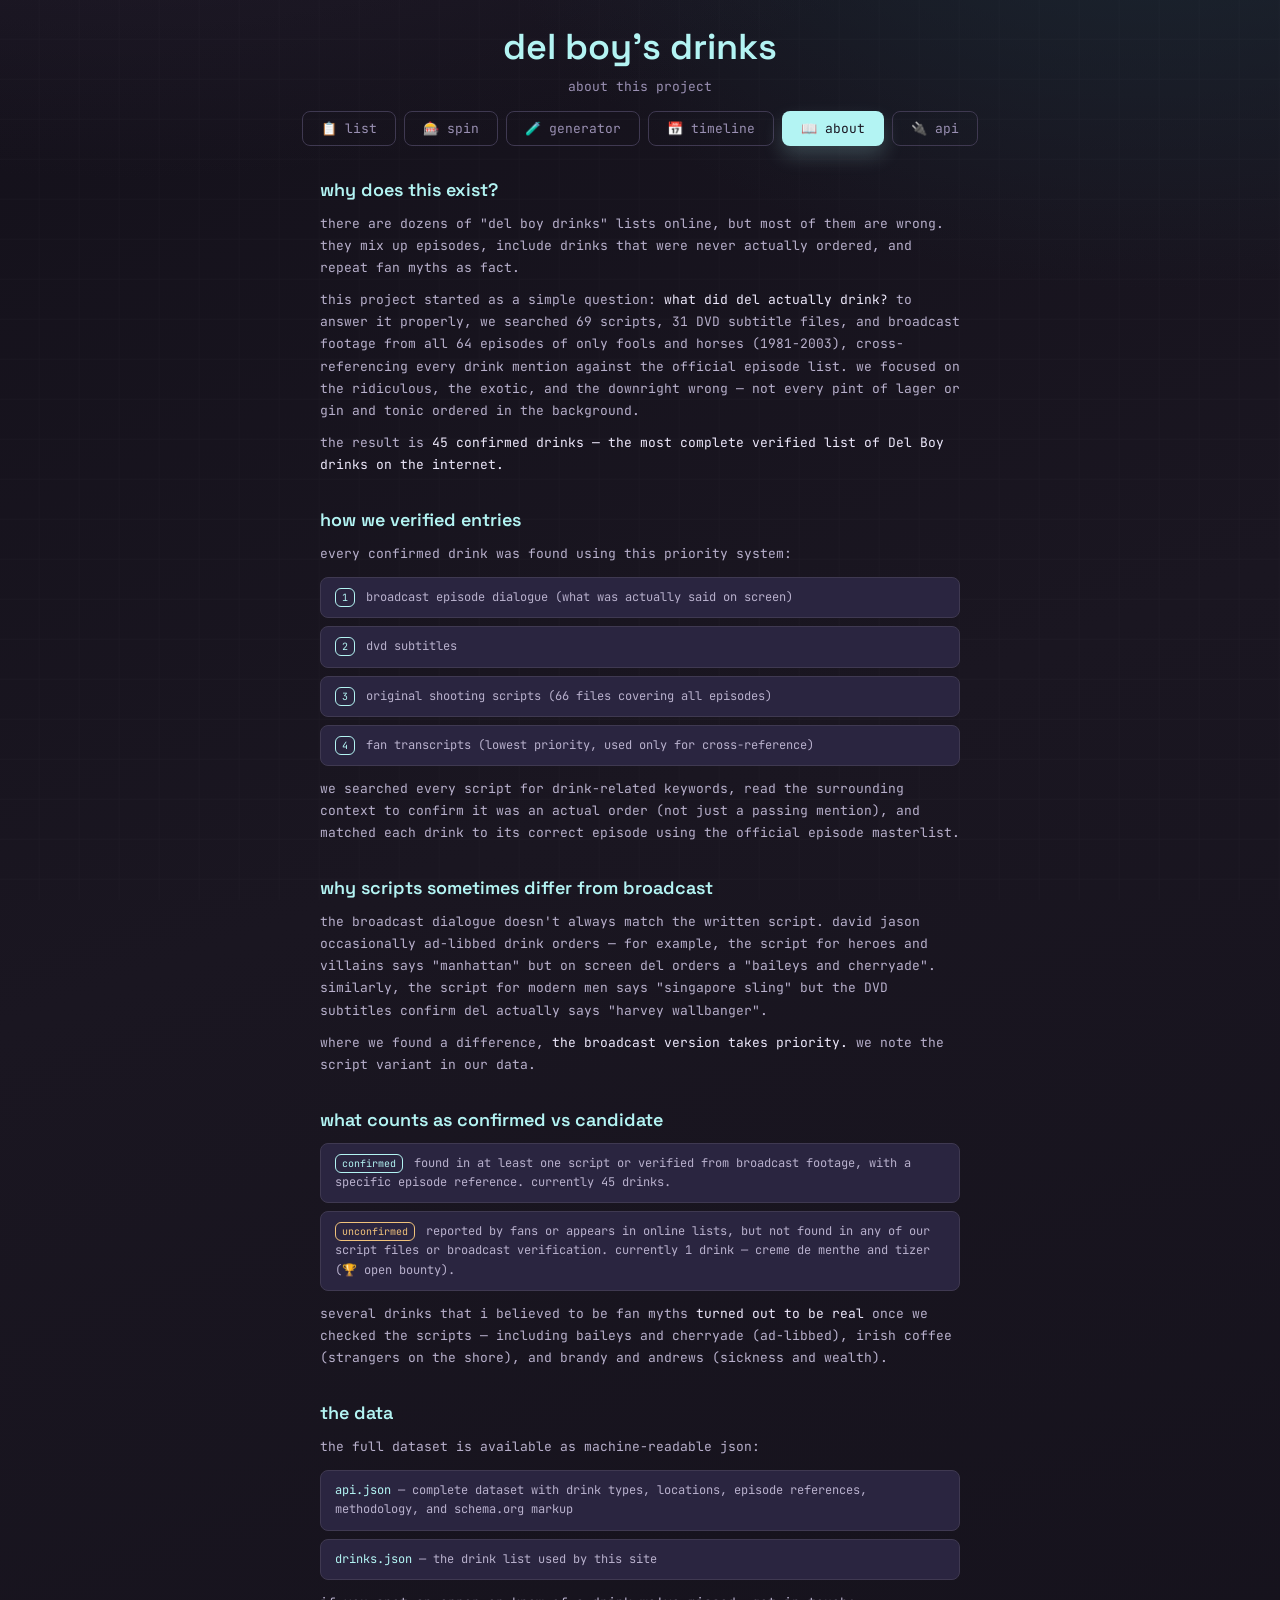
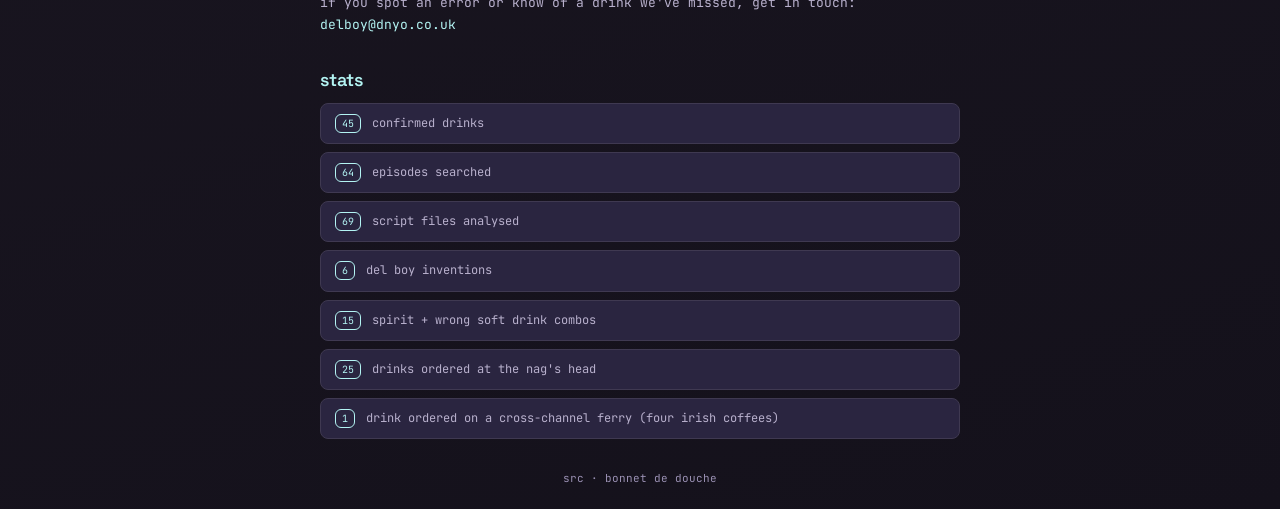
==== about.html @ ecb414c4 "SEO: breadcrumb schema on all pages, source badges on drinks - BreadcrumbList JSON-LD on all 5 pages" ====
<!DOCTYPE html>
<html lang="en">
<head>
  <meta charset="UTF-8">
  <meta name="viewport" content="width=device-width, initial-scale=1.0">
  <meta name="description" content="The definitive list of every ridiculous drink Del Boy ordered in Only Fools and Horses. 45 confirmed drinks verified against scripts and DVD subtitles.">
  <meta property="og:title" content="Del Boy's Drinks - Every Cocktail from Only Fools and Horses">
  <meta property="og:description" content="45 confirmed drinks verified against 69 scripts and 31 DVD subtitle files. Caribbean Stallion, Tia Maria and Lucozade, and more.">
  <meta property="og:url" content="https://dnyo.co.uk/delboy/">
  <meta property="og:type" content="website">
  <meta name="theme-color" content="#1a1621">
  <link rel="canonical" href="https://dnyo.co.uk/delboy/about.html">
  <title>del boy's drinks - about</title>
  <link rel="icon" href="data:image/svg+xml;utf8,<svg xmlns='http://www.w3.org/2000/svg' width='256' height='256' viewBox='0 0 256 256'><rect width='256' height='256' fill='%231a1621'/><text x='128' y='155' text-anchor='middle' font-family='JetBrains%20Mono,monospace' font-size='96' font-weight='600' fill='%23b3f4f3'>🍸</text></svg>">
  <link rel="preconnect" href="https://fonts.googleapis.com">
  <link rel="preconnect" href="https://fonts.gstatic.com" crossorigin>
  <link href="https://fonts.googleapis.com/css2?family=JetBrains+Mono:wght@400;600&family=Space+Grotesk:wght@400;600&display=swap" rel="stylesheet">
  <link rel="stylesheet" href="style.css">
<script type="application/ld+json">
{"@context":"https://schema.org","@type":"BreadcrumbList","itemListElement":[
{"@type":"ListItem","position":1,"name":"Del Boy Drinks","item":"https://dnyo.co.uk/delboy/"},
{"@type":"ListItem","position":2,"name":"About","item":"https://dnyo.co.uk/delboy/about.html"}
]}</script>
</head>
<body>
  <div class="shell">
    <header class="hero">
      <h1>del boy's drinks</h1>
      <p class="subtitle">about this project</p>
            <nav class="nav-tabs">
        <a href="index.html" class="nav-btn">📋 list</a>
        <a href="wheel.html" class="nav-btn">🎰 spin</a>
        <a href="generator.html" class="nav-btn">🧪 generator</a>
        <a href="timeline.html" class="nav-btn">📅 timeline</a>
        <a href="about.html" class="nav-btn active">📖 about</a>
        <a href="api.json" class="nav-btn">🔌 api</a>
      </nav>
    </header>

    <div class="about-content">
      <div class="about-section">
        <div class="about-heading">why does this exist?</div>
        <p>there are dozens of "del boy drinks" lists online, but most of them are wrong. they mix up episodes, include drinks that were never actually ordered, and repeat fan myths as fact.</p>
        <p>this project started as a simple question: <em>what did del actually drink?</em> to answer it properly, we searched 69 scripts, 31 DVD subtitle files, and broadcast footage from all 64 episodes of only fools and horses (1981-2003), cross-referencing every drink mention against the official episode list. we focused on the ridiculous, the exotic, and the downright wrong — not every pint of lager or gin and tonic ordered in the background.</p>
        <p>the result is <em>45 confirmed drinks — the most complete verified list of Del Boy drinks on the internet.</em></p>
      </div>

      <div class="about-section">
        <div class="about-heading">how we verified entries</div>
        <p>every confirmed drink was found using this priority system:</p>
        <div class="about-list">
          <div class="about-list-item"><span class="badge season">1</span> broadcast episode dialogue (what was actually said on screen)</div>
          <div class="about-list-item"><span class="badge season">2</span> dvd subtitles</div>
          <div class="about-list-item"><span class="badge season">3</span> original shooting scripts (66 files covering all episodes)</div>
          <div class="about-list-item"><span class="badge season">4</span> fan transcripts (lowest priority, used only for cross-reference)</div>
        </div>
        <p>we searched every script for drink-related keywords, read the surrounding context to confirm it was an actual order (not just a passing mention), and matched each drink to its correct episode using the official episode masterlist.</p>
      </div>

      <div class="about-section">
        <div class="about-heading">why scripts sometimes differ from broadcast</div>
        <p>the broadcast dialogue doesn't always match the written script. david jason occasionally ad-libbed drink orders — for example, the script for heroes and villains says "manhattan" but on screen del orders a "baileys and cherryade". similarly, the script for modern men says "singapore sling" but the DVD subtitles confirm del actually says "harvey wallbanger".</p>
        <p>where we found a difference, <em>the broadcast version takes priority.</em> we note the script variant in our data.</p>
      </div>

      <div class="about-section">
        <div class="about-heading">what counts as confirmed vs candidate</div>
        <div class="about-list">
          <div class="about-list-item"><span class="badge season">confirmed</span> found in at least one script or verified from broadcast footage, with a specific episode reference. currently 45 drinks.</div>
          <div class="about-list-item"><span class="badge unconfirmed">unconfirmed</span> reported by fans or appears in online lists, but not found in any of our script files or broadcast verification. currently 1 drink — creme de menthe and tizer (🏆 open bounty).</div>
        </div>
        <p>several drinks that i believed to be fan myths <em>turned out to be real</em> once we checked the scripts — including baileys and cherryade (ad-libbed), irish coffee (strangers on the shore), and brandy and andrews (sickness and wealth).</p>
      </div>

      <div class="about-section">
        <div class="about-heading">the data</div>
        <p>the full dataset is available as machine-readable json:</p>
        <div class="about-list">
          <div class="about-list-item"><a href="api.json" class="about-link">api.json</a> — complete dataset with drink types, locations, episode references, methodology, and schema.org markup</div>
          <div class="about-list-item"><a href="drinks.json" class="about-link">drinks.json</a> — the drink list used by this site</div>
        </div>
        <p>if you spot an error or know of a drink we've missed, get in touch: <a href="mailto:delboy@dnyo.co.uk" class="about-link">delboy@dnyo.co.uk</a></p>
      </div>

      <div class="about-section">
        <div class="about-heading">stats</div>
        <div class="about-list">
          <div class="about-list-item"><span class="badge season">45</span> confirmed drinks</div>
          <div class="about-list-item"><span class="badge season">64</span> episodes searched</div>
          <div class="about-list-item"><span class="badge season">69</span> script files analysed</div>
          <div class="about-list-item"><span class="badge season">6</span> del boy inventions</div>
          <div class="about-list-item"><span class="badge season">15</span> spirit + wrong soft drink combos</div>
          <div class="about-list-item"><span class="badge season">25</span> drinks ordered at the nag's head</div>
          <div class="about-list-item"><span class="badge season">1</span> drink ordered on a cross-channel ferry (four irish coffees)</div>
        </div>
      </div>
    </div>

    <footer class="footer">
      <a href="https://github.com/deanyo/delboy" target="_blank">src</a> · bonnet de douche
    </footer>
  </div>
<!-- Cloudflare Web Analytics --><script defer src='https://static.cloudflareinsights.com/beacon.min.js' data-cf-beacon='{"token": "0f776adfddff4d4aa70d19993c72329b"}'></script><!-- End Cloudflare Web Analytics -->
</body>
</html>
---- style.css ----
:root {
  --bg-0: #14111b;
  --bg-1: #1a1621;
  --bg-2: #231f32;
  --bg-3: #2a2540;
  --ink: #eee9fc;
  --muted: #9a90b3;
  --line: #3f3951;
  --accent: #b3f4f3;
  --accent-2: #e192ef;
  --accent-3: #b1f2a7;
  --warn: #f0c27b;
  --danger: #e965a5;
  --shadow: rgba(0, 0, 0, 0.35);
}

* { margin: 0; padding: 0; box-sizing: border-box; }

body {
  font-family: "JetBrains Mono", "SF Mono", Consolas, monospace;
  background: radial-gradient(1000px 600px at 10% -20%, #2b2436, transparent),
    radial-gradient(700px 500px at 90% -10%, #1c2a35, transparent),
    linear-gradient(160deg, var(--bg-0), var(--bg-1) 40%, var(--bg-0));
  color: var(--ink);
  min-height: 100vh;
  padding: 24px;
}

body::before {
  content: "";
  position: fixed;
  inset: 0;
  background-image:
    linear-gradient(transparent 95%, rgba(255, 255, 255, 0.03)),
    linear-gradient(90deg, transparent 95%, rgba(255, 255, 255, 0.02));
  background-size: 40px 40px;
  pointer-events: none;
  opacity: 0.4;
  mix-blend-mode: screen;
}

.shell { max-width: 1080px; margin: 0 auto; position: relative; z-index: 1; }

.hero { text-align: center; margin-bottom: 32px; }

.hero h1 {
  font-family: "Space Grotesk", "JetBrains Mono", sans-serif;
  font-size: 36px; font-weight: 600; color: var(--accent);
  text-transform: lowercase; margin-bottom: 8px;
}

.subtitle {
  font-size: 13px; color: var(--muted);
  text-transform: lowercase; margin-bottom: 16px;
}

.nav-tabs {
  display: flex; gap: 8px; justify-content: center; margin-bottom: 16px;
  flex-wrap: wrap; padding: 0 8px;
}

.nav-btn {
  background: transparent; border: 1px solid var(--line);
  color: var(--muted); padding: 8px 18px; border-radius: 8px;
  font-size: 13px; font-family: inherit; cursor: pointer;
  text-transform: lowercase; text-decoration: none; transition: all 0.15s;
}

.nav-btn:hover { border-color: var(--accent); color: var(--accent); }

.nav-btn.active {
  background: var(--accent); color: var(--bg-1);
  border-color: transparent; box-shadow: 0 10px 20px rgba(179, 244, 243, 0.2);
}

.hero-tag {
  display: inline-flex; align-items: center; gap: 8px;
  padding: 6px 12px; border-radius: 999px; border: 1px solid var(--line);
  color: var(--accent-3); font-size: 11px; text-transform: lowercase;
  background: rgba(34, 31, 50, 0.6);
}

.hero-tag .dot {
  width: 6px; height: 6px; border-radius: 50%;
  background: currentColor; box-shadow: 0 0 12px currentColor;
  animation: pulse 2s infinite;
}

@keyframes pulse { 0%, 100% { opacity: 1; } 50% { opacity: 0.7; } }

/* Wheel */
.wheel-container {
  display: flex; flex-direction: column; align-items: center;
  gap: 20px; margin-bottom: 32px; position: relative;
}

.wheel-pointer {
  font-size: 32px; color: var(--accent); z-index: 2;
  filter: drop-shadow(0 0 8px rgba(179, 244, 243, 0.5));
  line-height: 1; margin-bottom: -12px;
}

#wheel { max-width: 100%; height: auto; }

.spin-button {
  background: var(--accent); color: var(--bg-1); border: none;
  padding: 14px 32px; border-radius: 12px; font-size: 16px;
  font-family: "Space Grotesk", sans-serif; font-weight: 600;
  cursor: pointer; text-transform: lowercase;
  box-shadow: 0 10px 30px rgba(179, 244, 243, 0.3);
  transition: all 0.15s;
}

.spin-button:hover { transform: translateY(-2px); box-shadow: 0 14px 40px rgba(179, 244, 243, 0.4); }
.spin-button:disabled { opacity: 0.5; cursor: not-allowed; transform: none; }

.result {
  position: absolute; top: 50%; left: 50%; transform: translate(-50%, -50%);
  z-index: 10; width: 85%; max-width: 380px;
  text-align: center; padding: 28px; border-radius: 16px;
  background: rgba(26, 22, 33, 0.95); border: 1px solid var(--accent);
  box-shadow: 0 0 60px rgba(179, 244, 243, 0.2);
  backdrop-filter: blur(8px); animation: fadeIn 0.3s ease;
}

.result.hidden { display: none; }

.result-drink {
  font-family: "Space Grotesk", sans-serif;
  font-size: 28px; font-weight: 600; color: var(--accent);
  text-transform: lowercase; margin-bottom: 8px;
}

.result-meta {
  display: flex; gap: 8px; justify-content: center;
  flex-wrap: wrap; margin-bottom: 12px;
}

.result-notes { font-size: 13px; color: var(--muted); line-height: 1.6; margin-bottom: 8px; }

.result-quote {
  font-size: 11px; color: var(--accent-2);
  font-style: italic; margin-top: 8px;
}

/* List page */
.filters {
  display: flex; flex-direction: column; gap: 10px; align-items: center;
  margin-bottom: 24px;
}

.filter-btns { display: flex; gap: 8px; flex-wrap: wrap; justify-content: center; }

.search-input {
  background: var(--bg-2); border: 1px solid var(--line); color: var(--ink);
  padding: 10px 16px; border-radius: 8px; font-size: 13px; font-family: inherit;
  width: 100%; max-width: 400px; text-transform: lowercase;
  transition: border-color 0.15s; outline: none;
}

.search-input:focus { border-color: var(--accent); }
.search-input::placeholder { color: var(--muted); }

.filter-btn {
  background: transparent; border: 1px solid var(--line);
  color: var(--muted); padding: 8px 14px; border-radius: 8px;
  font-size: 12px; font-family: inherit; cursor: pointer;
  text-transform: lowercase; transition: all 0.15s;
}

.filter-btn:hover { border-color: var(--accent); color: var(--accent); }

.filter-btn.active {
  background: var(--accent); color: var(--bg-1);
  border-color: transparent; box-shadow: 0 10px 20px rgba(179, 244, 243, 0.2);
}

#drinks-grid {
  display: grid; grid-template-columns: repeat(auto-fill, minmax(320px, 1fr));
  gap: 18px; margin-bottom: 32px; align-items: start;
}

.drink-card {
  background: var(--bg-2); border: 1px solid var(--line);
  border-radius: 12px; padding: 18px;
  box-shadow: 0 10px 30px var(--shadow);
  animation: rise 0.6s ease both; transition: border-color 0.15s, transform 0.15s;
}

.drink-card:hover { border-color: var(--accent); transform: translateY(-2px); }

@keyframes rise { from { opacity: 0; transform: translateY(10px); } to { opacity: 1; transform: translateY(0); } }

@keyframes fadeIn { from { opacity: 0; } to { opacity: 1; } }

.drink-name {
  font-size: 16px; font-weight: 600; color: var(--accent);
  margin-bottom: 8px; text-transform: lowercase;
}

.drink-meta { display: flex; gap: 6px; margin-bottom: 12px; flex-wrap: wrap; }

.badge {
  padding: 2px 6px; border-radius: 6px; border: 1px solid var(--line);
  font-size: 10px; color: var(--muted); text-transform: lowercase;
}

.badge.season { color: var(--accent-2); border-color: var(--accent-2); }

.badge.unconfirmed { color: var(--warn); border-color: var(--warn); }

.badge.source-badge { color: var(--danger); border-color: var(--danger); }

.drink-card.community { opacity: 0.7; border-style: dashed; }
.drink-card.community:hover { opacity: 1; }

.drink-notes { font-size: 12px; color: #b8b0cc; line-height: 1.5; }

.drink-recipe { margin-top: 10px; padding-top: 10px; border-top: 1px solid var(--line); }
.drink-recipe.hidden { display: none; }
.recipe-title { font-size: 11px; color: var(--accent); text-transform: lowercase; margin-bottom: 6px; font-weight: 600; }
.recipe-step { font-size: 11px; color: var(--muted); padding: 2px 0; }
.recipe-step::before { content: '• '; color: var(--accent); }

.footer { margin-top: 24px; text-align: center; font-size: 11px; color: var(--muted); }
.footer a { color: var(--muted); text-decoration: none; transition: color 0.15s; }
.footer a:hover { color: var(--accent); }

/* About */
.about-content { max-width: 640px; margin: 0 auto; }

.about-section { margin-bottom: 32px; }

.about-heading {
  font-family: "Space Grotesk", sans-serif;
  font-size: 18px; font-weight: 600; color: var(--accent);
  text-transform: lowercase; margin-bottom: 12px;
}

.about-content p {
  font-size: 13px; color: #b8b0cc; line-height: 1.7; margin-bottom: 10px;
}

.about-content em { color: var(--ink); font-style: normal; }

.about-list { display: flex; flex-direction: column; gap: 8px; margin: 12px 0; }

.about-list-item {
  font-size: 12px; color: #b8b0cc; line-height: 1.6;
  padding: 10px 14px; border-radius: 8px; border: 1px solid var(--line);
  background: var(--bg-3);
}

.about-list-item .badge {
  color: var(--accent); border-color: var(--accent); margin-right: 4px;
}

.about-list-item .badge.unconfirmed {
  color: var(--warn); border-color: var(--warn);
}

.about-link { color: var(--accent); text-decoration: none; }
.about-link:hover { text-decoration: underline; }

/* Timeline */
#timeline { max-width: 640px; margin: 0 auto; position: relative; padding-left: 40px; }
#timeline::before {
  content: ''; position: absolute; left: 18px; top: 0; bottom: 0;
  width: 2px; background: var(--line);
}

.tl-year { position: relative; margin-bottom: 28px; }

.tl-marker {
  position: absolute; left: -30px; top: 4px;
  width: 12px; height: 12px; border-radius: 50%;
  border: 2px solid var(--accent); background: var(--accent);
  box-shadow: 0 0 8px rgba(179, 244, 243, 0.3);
}

.tl-label {
  font-family: "Space Grotesk", sans-serif;
  font-size: 18px; font-weight: 600; color: var(--ink); margin-bottom: 8px;
}

.tl-drinks { display: flex; flex-direction: column; gap: 6px; }

.tl-drink {
  padding: 8px 12px; border-radius: 8px; border: 1px solid var(--line);
  background: var(--bg-2); display: flex; justify-content: space-between;
  align-items: center; gap: 8px; text-decoration: none; transition: border-color 0.15s;
}

.tl-drink:hover { border-color: var(--accent); }

.tl-name { font-size: 13px; color: var(--accent); font-weight: 600; text-transform: lowercase; }
.tl-ep { font-size: 11px; color: var(--muted); text-align: right; }

/* Generator */
.generator-container {
  display: flex; flex-direction: column; align-items: center; gap: 24px; margin-bottom: 32px;
}

.gen-card {
  text-align: center; padding: 32px; border-radius: 16px;
  background: var(--bg-2); border: 1px solid var(--line);
  box-shadow: 0 10px 30px var(--shadow); width: 100%; max-width: 520px;
  transition: border-color 0.3s, box-shadow 0.3s;
}

.gen-card.gen-active { border-color: var(--accent); box-shadow: 0 0 40px rgba(179, 244, 243, 0.15); }

.gen-drink {
  font-family: "Space Grotesk", sans-serif;
  font-size: 26px; font-weight: 600; color: var(--accent);
  text-transform: lowercase; margin-bottom: 12px; line-height: 1.3;
}

.gen-desc { font-size: 13px; color: var(--muted); line-height: 1.6; margin-bottom: 12px; }

.gen-quote { font-size: 12px; color: var(--accent-2); font-style: italic; }

.gen-history { max-width: 520px; margin: 0 auto; text-align: center; }

.gen-history-title {
  font-size: 11px; color: var(--muted); text-transform: lowercase;
  margin-bottom: 8px; text-align: center;
}

.gen-history-item {
  padding: 8px 14px; border-radius: 8px; border: 1px solid var(--line);
  font-size: 12px; color: var(--muted); margin-bottom: 6px;
  text-transform: lowercase; background: var(--bg-2);
}

@media (max-width: 640px) {
  body { padding: 16px; }
  .hero h1 { font-size: 28px; }
  #drinks-grid { grid-template-columns: 1fr; }
  #wheel { width: 300px; height: 300px; }
  .result-drink { font-size: 22px; }
}
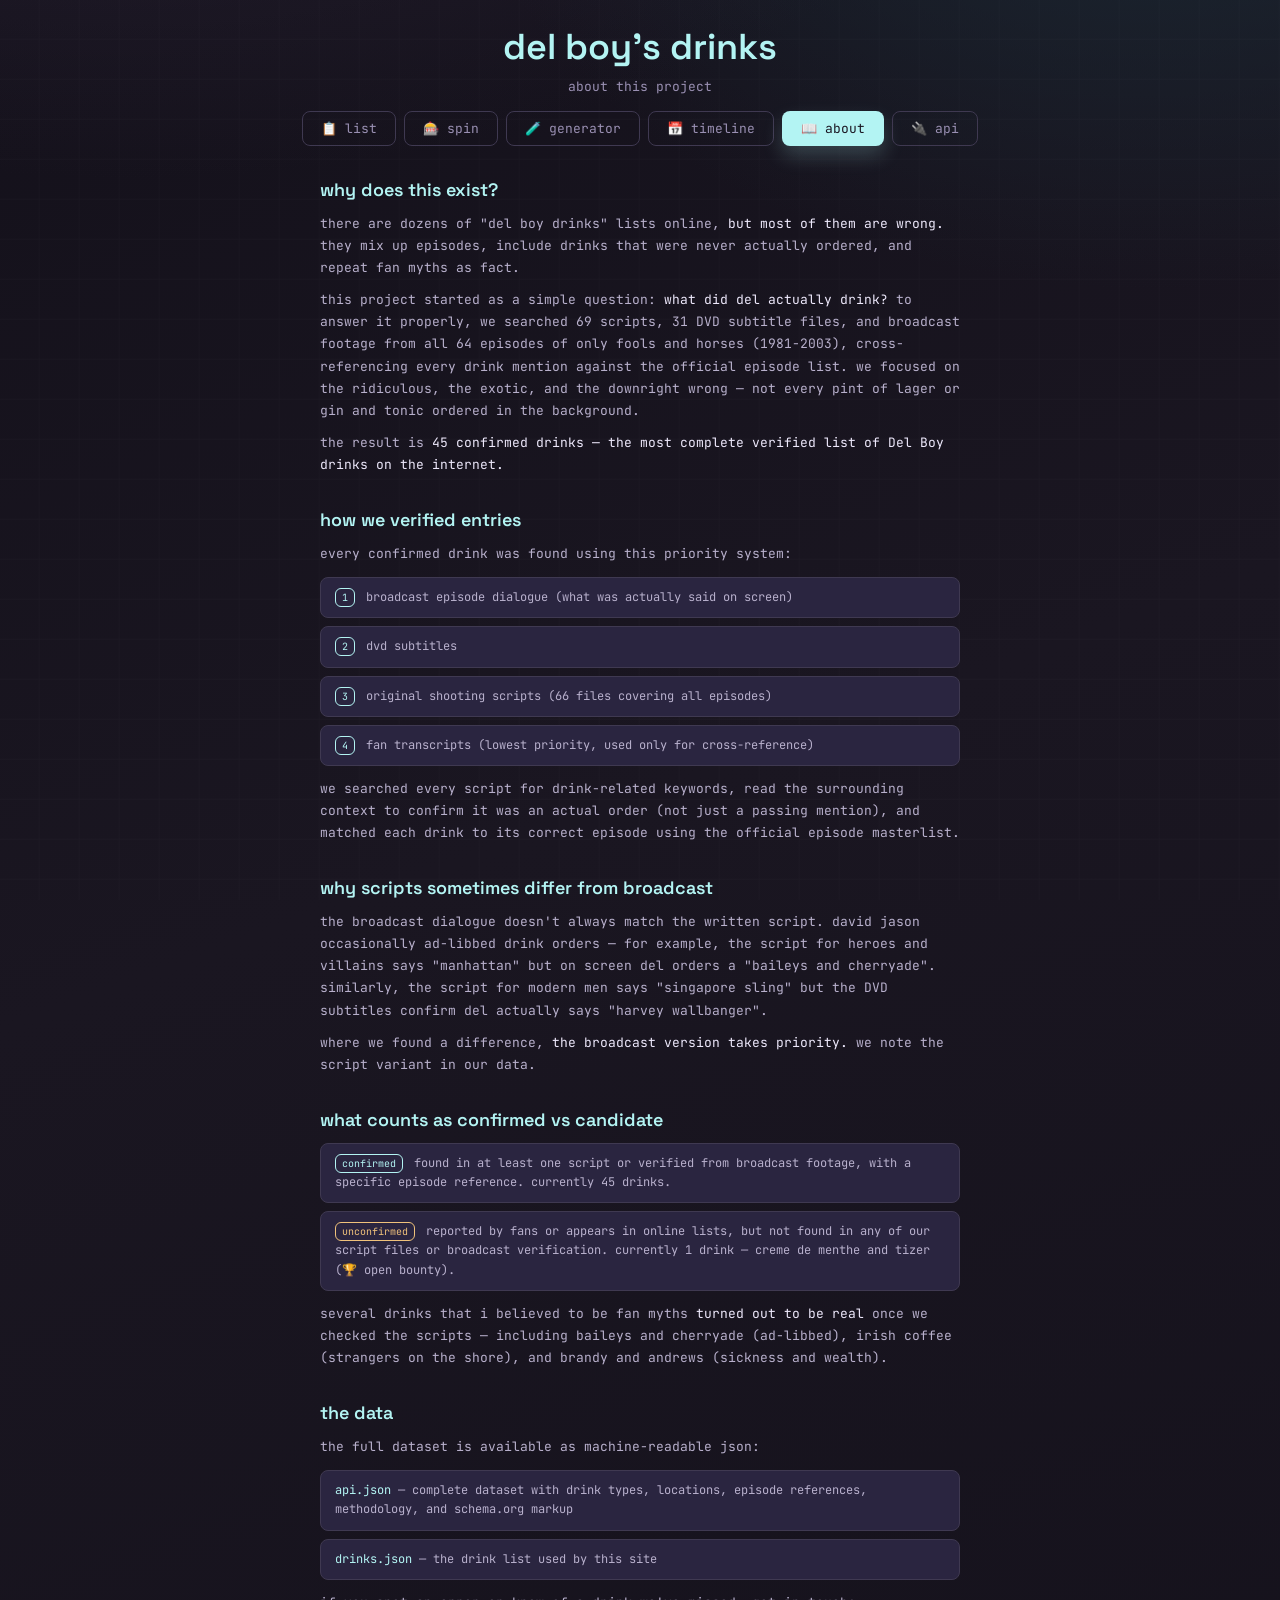
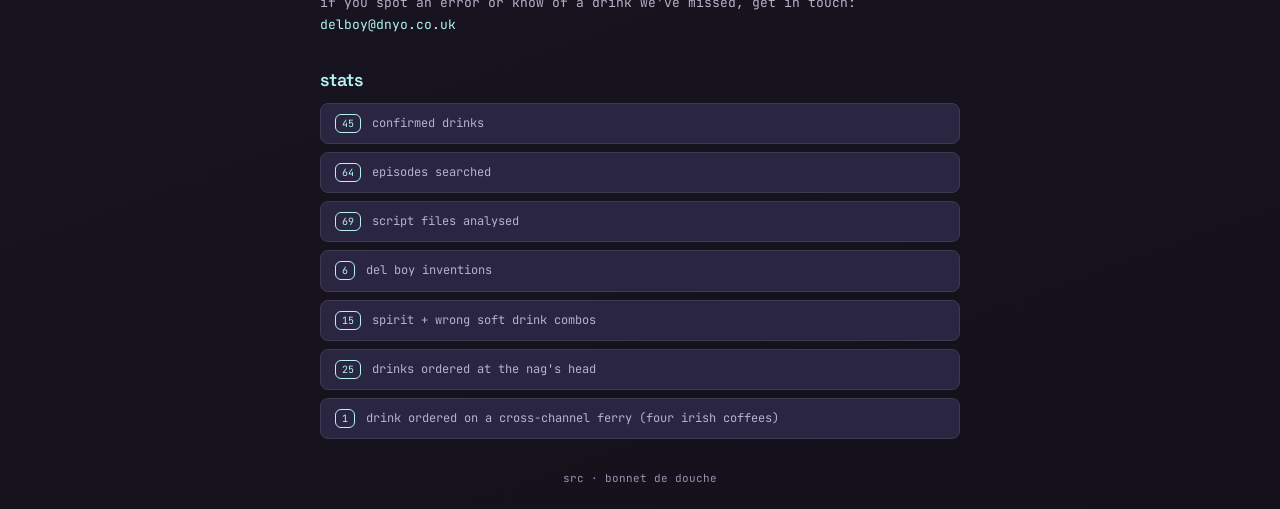
==== commit e6866801: "Emphasise 'but most of them are wrong' on about page" ====
--- a/about.html
+++ b/about.html
@@ -40,7 +40,7 @@
     <div class="about-content">
       <div class="about-section">
         <div class="about-heading">why does this exist?</div>
-        <p>there are dozens of "del boy drinks" lists online, but most of them are wrong. they mix up episodes, include drinks that were never actually ordered, and repeat fan myths as fact.</p>
+        <p>there are dozens of "del boy drinks" lists online, <em>but most of them are wrong.</em> they mix up episodes, include drinks that were never actually ordered, and repeat fan myths as fact.</p>
         <p>this project started as a simple question: <em>what did del actually drink?</em> to answer it properly, we searched 69 scripts, 31 DVD subtitle files, and broadcast footage from all 64 episodes of only fools and horses (1981-2003), cross-referencing every drink mention against the official episode list. we focused on the ridiculous, the exotic, and the downright wrong — not every pint of lager or gin and tonic ordered in the background.</p>
         <p>the result is <em>45 confirmed drinks — the most complete verified list of Del Boy drinks on the internet.</em></p>
       </div>
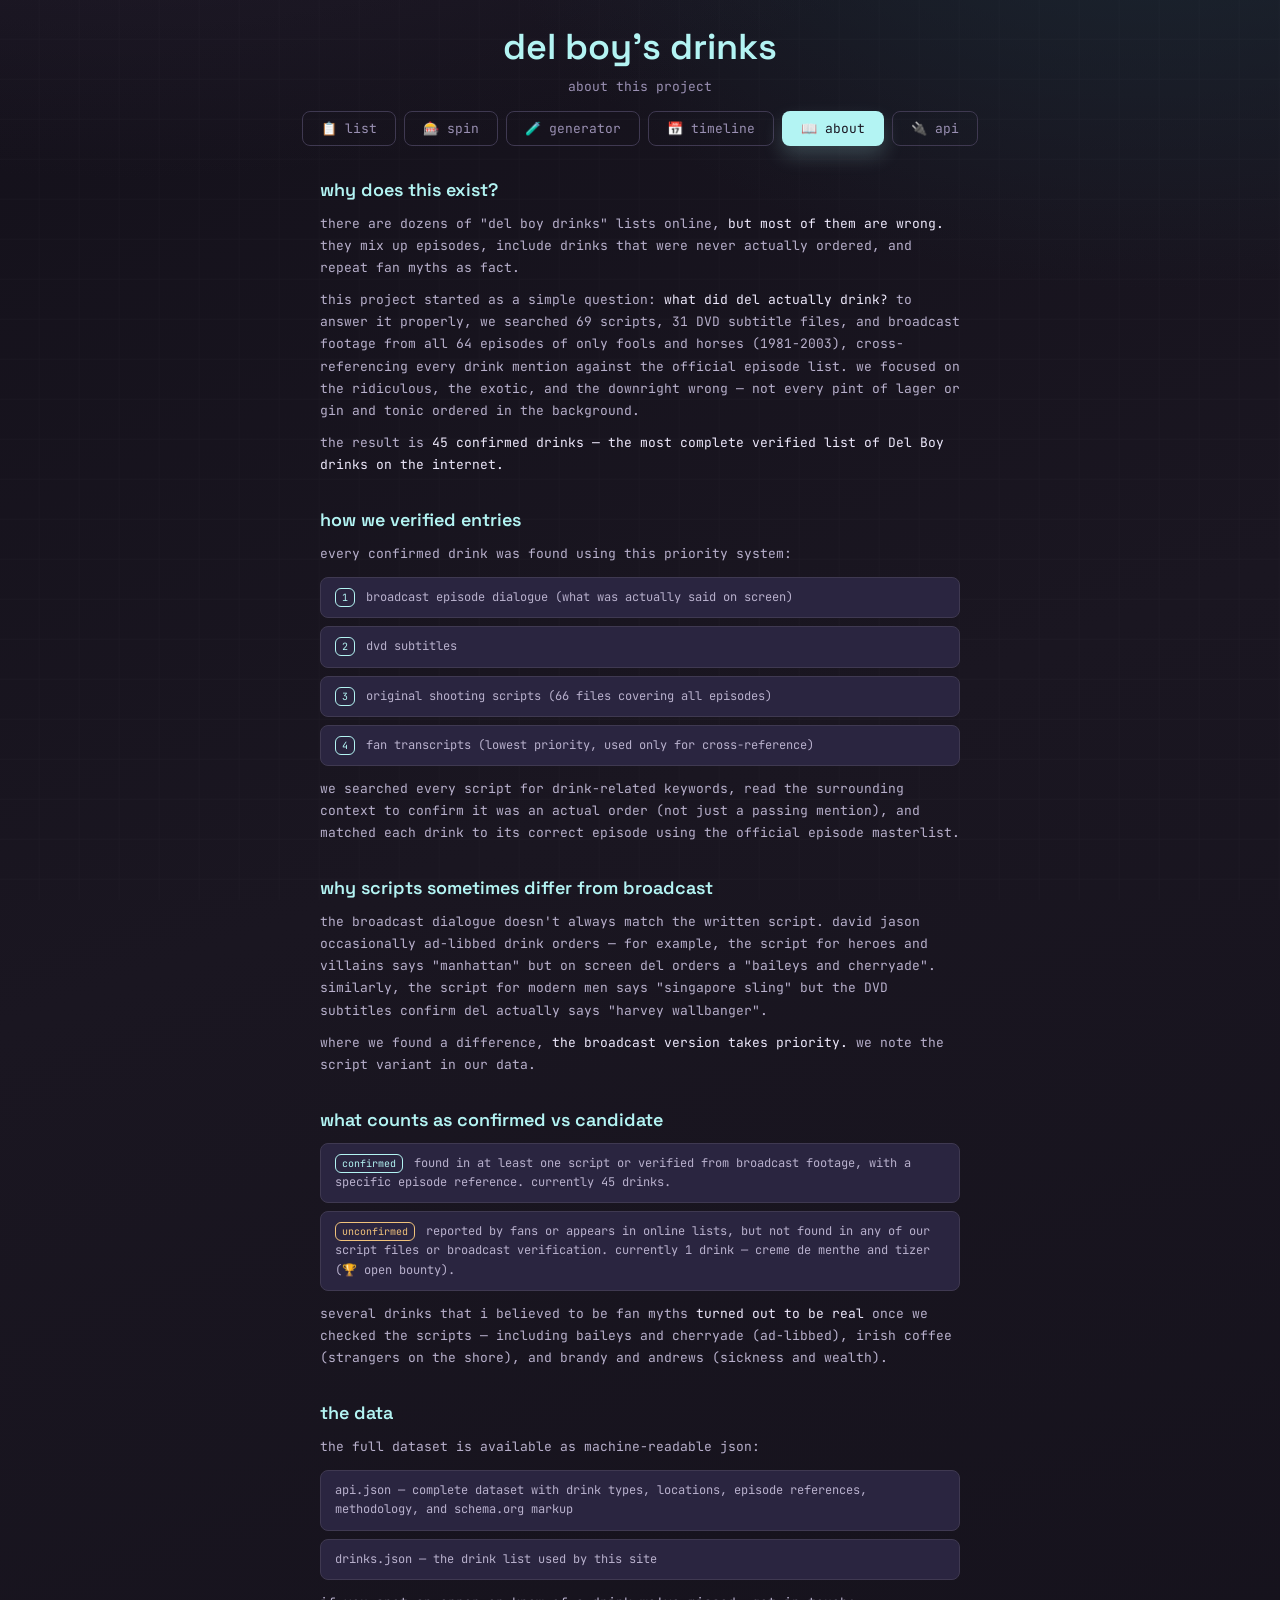
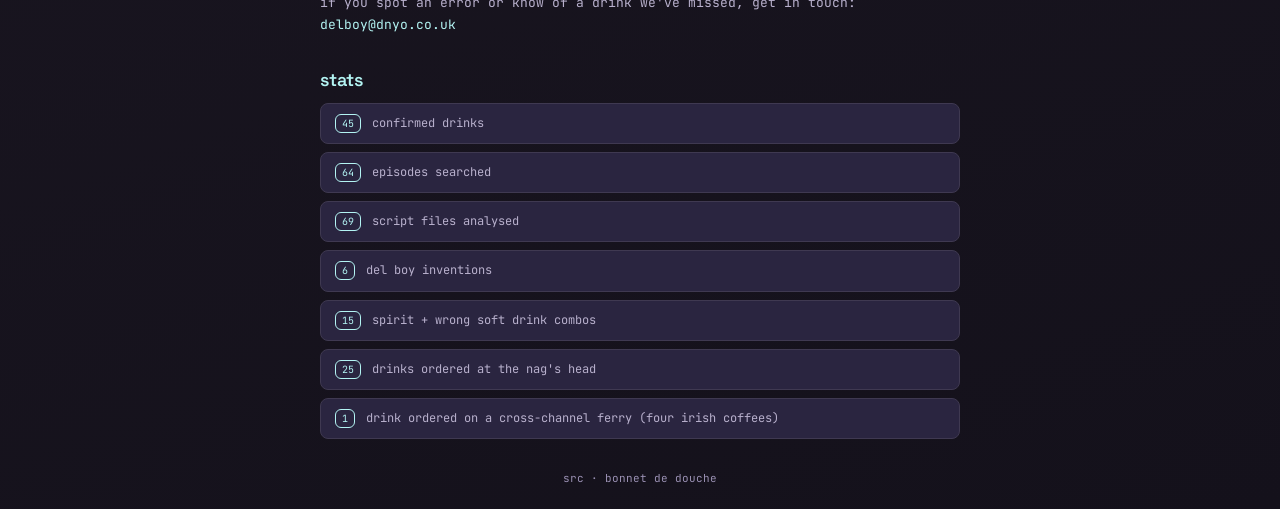
==== commit dfb05786: "Make data boxes fully clickable on about page" ====
--- a/about.html
+++ b/about.html
@@ -76,8 +76,8 @@
         <div class="about-heading">the data</div>
         <p>the full dataset is available as machine-readable json:</p>
         <div class="about-list">
-          <div class="about-list-item"><a href="api.json" class="about-link">api.json</a> — complete dataset with drink types, locations, episode references, methodology, and schema.org markup</div>
-          <div class="about-list-item"><a href="drinks.json" class="about-link">drinks.json</a> — the drink list used by this site</div>
+          <a href="api.json" class="about-list-item about-list-link">api.json — complete dataset with drink types, locations, episode references, methodology, and schema.org markup</a>
+          <a href="drinks.json" class="about-list-item about-list-link">drinks.json — the drink list used by this site</a>
         </div>
         <p>if you spot an error or know of a drink we've missed, get in touch: <a href="mailto:delboy@dnyo.co.uk" class="about-link">delboy@dnyo.co.uk</a></p>
       </div>
--- a/style.css
+++ b/style.css
@@ -262,6 +262,12 @@
 .about-link { color: var(--accent); text-decoration: none; }
 .about-link:hover { text-decoration: underline; }
 
+a.about-list-link {
+  text-decoration: none; display: block; cursor: pointer;
+  transition: border-color 0.15s;
+}
+a.about-list-link:hover { border-color: var(--accent); }
+
 /* Timeline */
 #timeline { max-width: 640px; margin: 0 auto; position: relative; padding-left: 40px; }
 #timeline::before {
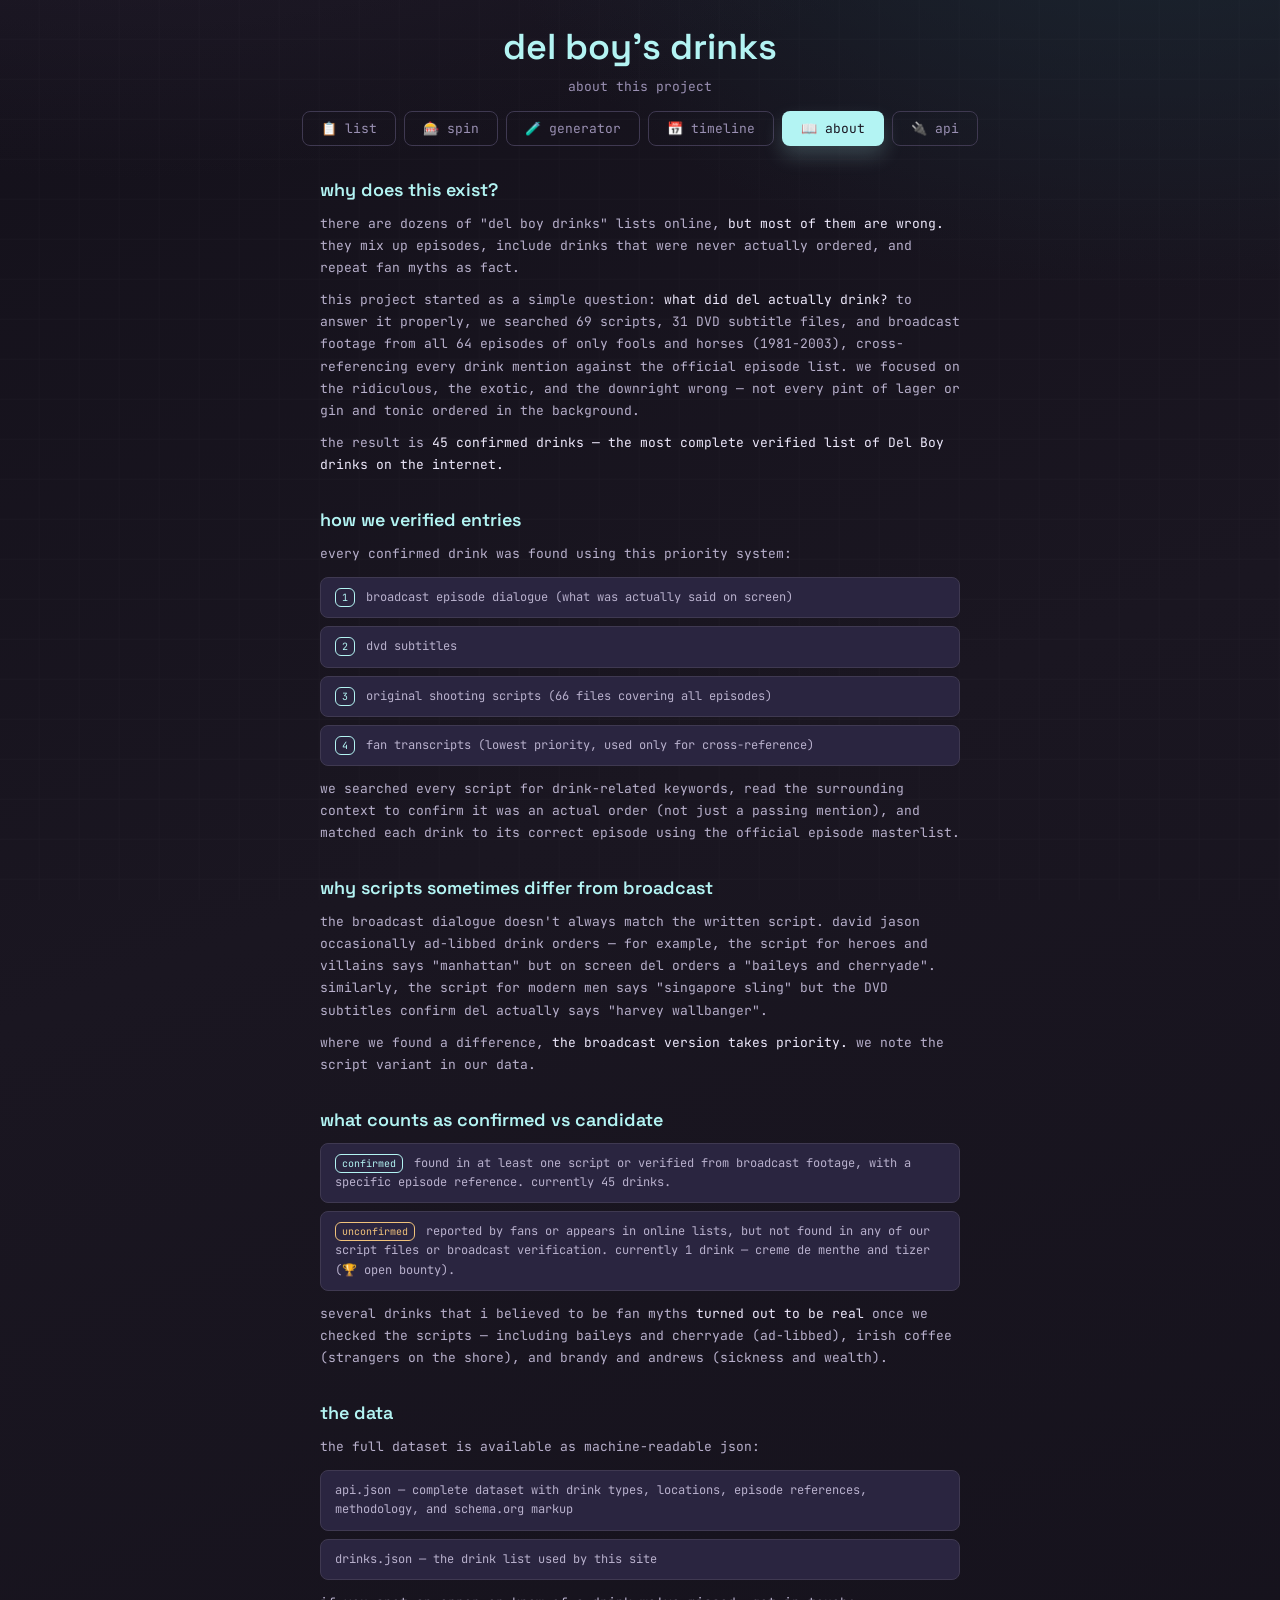
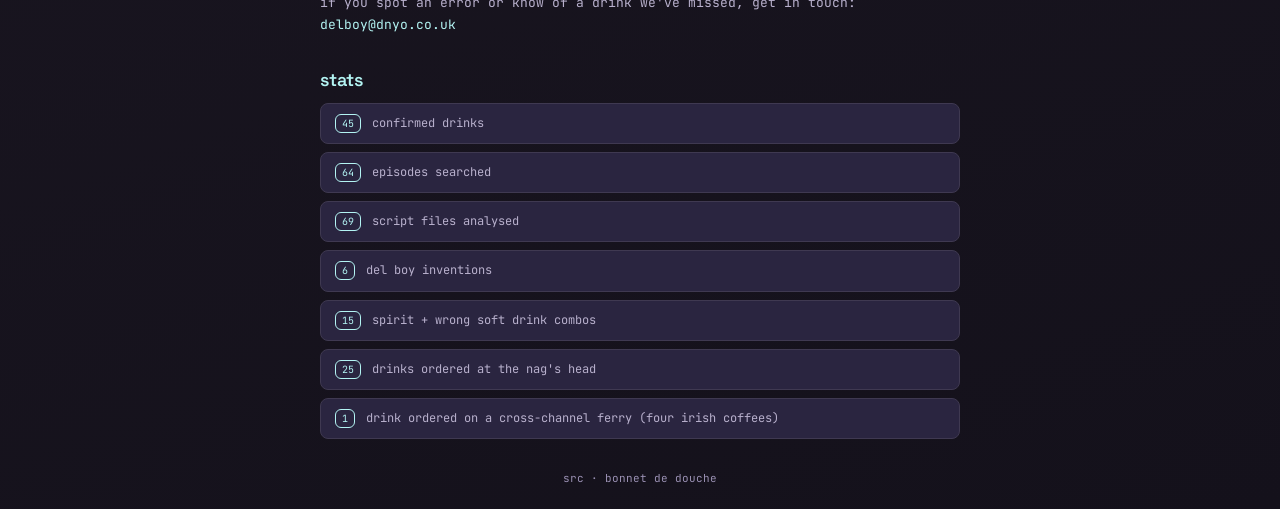
==== commit ba1e06e5: "Link confirmed/unconfirmed boxes to filtered list page About page boxes now clickable: - Confirmed →" ====
--- a/about.html
+++ b/about.html
@@ -66,8 +66,8 @@
       <div class="about-section">
         <div class="about-heading">what counts as confirmed vs candidate</div>
         <div class="about-list">
-          <div class="about-list-item"><span class="badge season">confirmed</span> found in at least one script or verified from broadcast footage, with a specific episode reference. currently 45 drinks.</div>
-          <div class="about-list-item"><span class="badge unconfirmed">unconfirmed</span> reported by fans or appears in online lists, but not found in any of our script files or broadcast verification. currently 1 drink — creme de menthe and tizer (🏆 open bounty).</div>
+          <a href="index.html?filter=confirmed" class="about-list-item about-list-link"><span class="badge season">confirmed</span> found in at least one script or verified from broadcast footage, with a specific episode reference. currently 45 drinks.</a>
+          <a href="index.html?filter=community" class="about-list-item about-list-link"><span class="badge unconfirmed">unconfirmed</span> reported by fans or appears in online lists, but not found in any of our script files or broadcast verification. currently 1 drink — creme de menthe and tizer (🏆 open bounty).</a>
         </div>
         <p>several drinks that i believed to be fan myths <em>turned out to be real</em> once we checked the scripts — including baileys and cherryade (ad-libbed), irish coffee (strangers on the shore), and brandy and andrews (sickness and wealth).</p>
       </div>
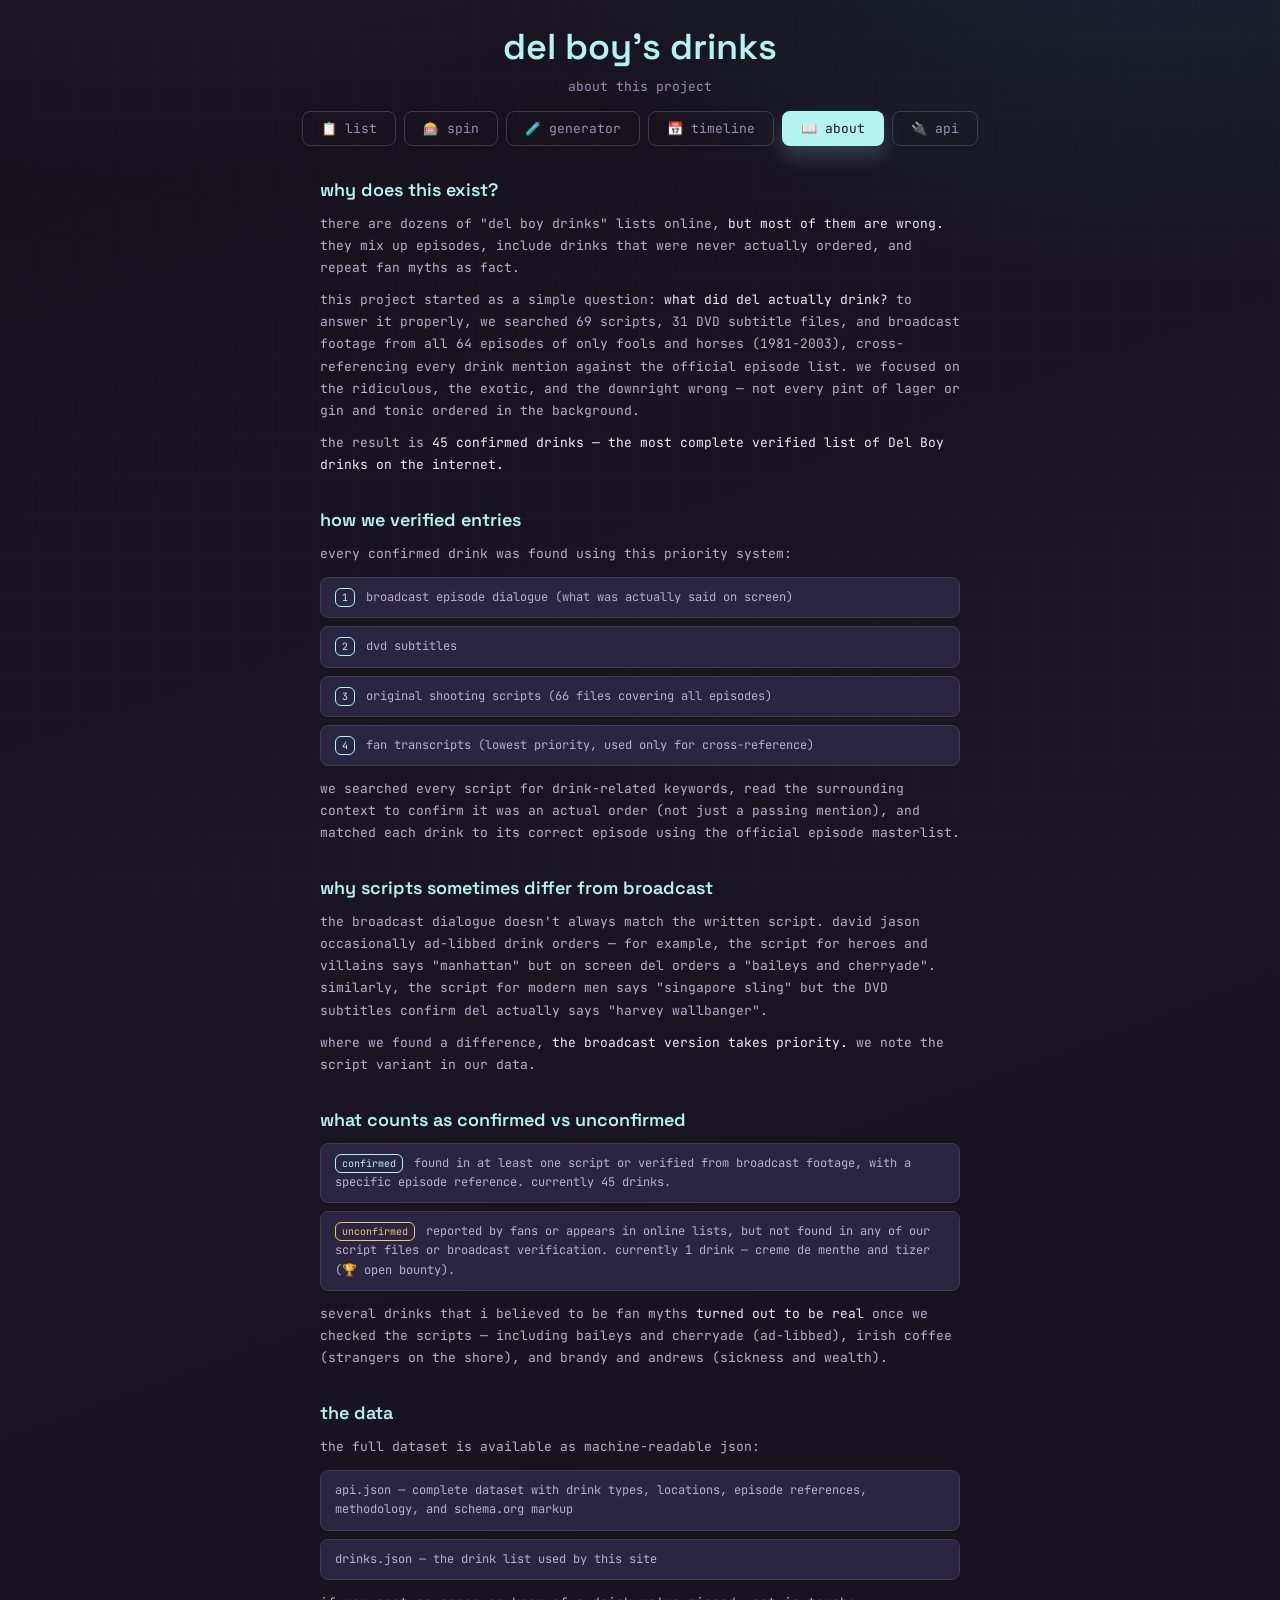
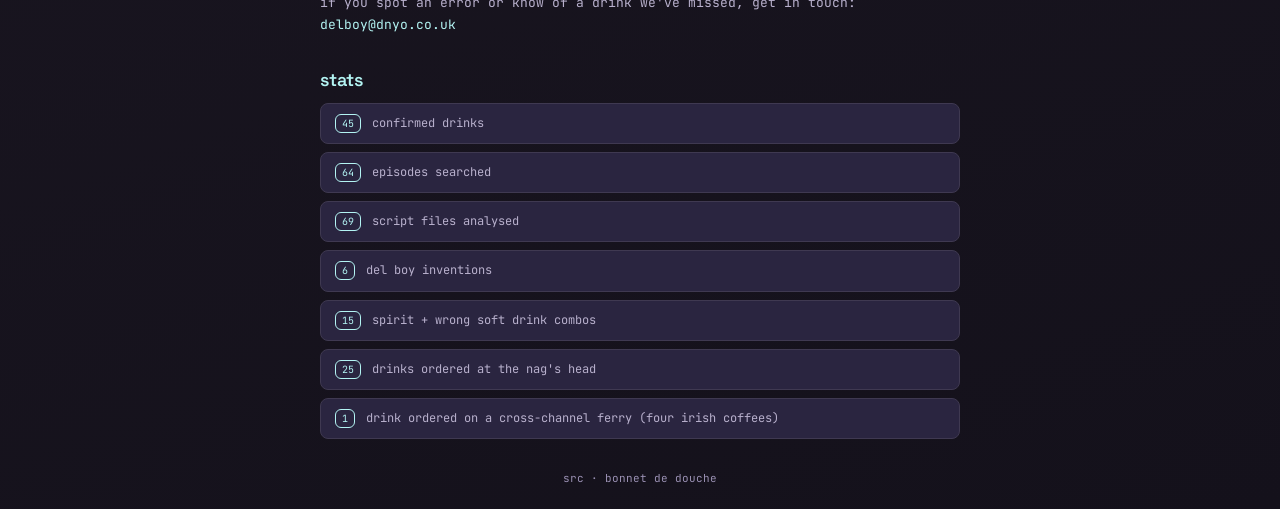
==== commit b44d0483: "Fix heading: candidate → unconfirmed" ====
--- a/about.html
+++ b/about.html
@@ -64,7 +64,7 @@
       </div>
 
       <div class="about-section">
-        <div class="about-heading">what counts as confirmed vs candidate</div>
+        <div class="about-heading">what counts as confirmed vs unconfirmed</div>
         <div class="about-list">
           <a href="index.html?filter=confirmed" class="about-list-item about-list-link"><span class="badge season">confirmed</span> found in at least one script or verified from broadcast footage, with a specific episode reference. currently 45 drinks.</a>
           <a href="index.html?filter=community" class="about-list-item about-list-link"><span class="badge unconfirmed">unconfirmed</span> reported by fans or appears in online lists, but not found in any of our script files or broadcast verification. currently 1 drink — creme de menthe and tizer (🏆 open bounty).</a>
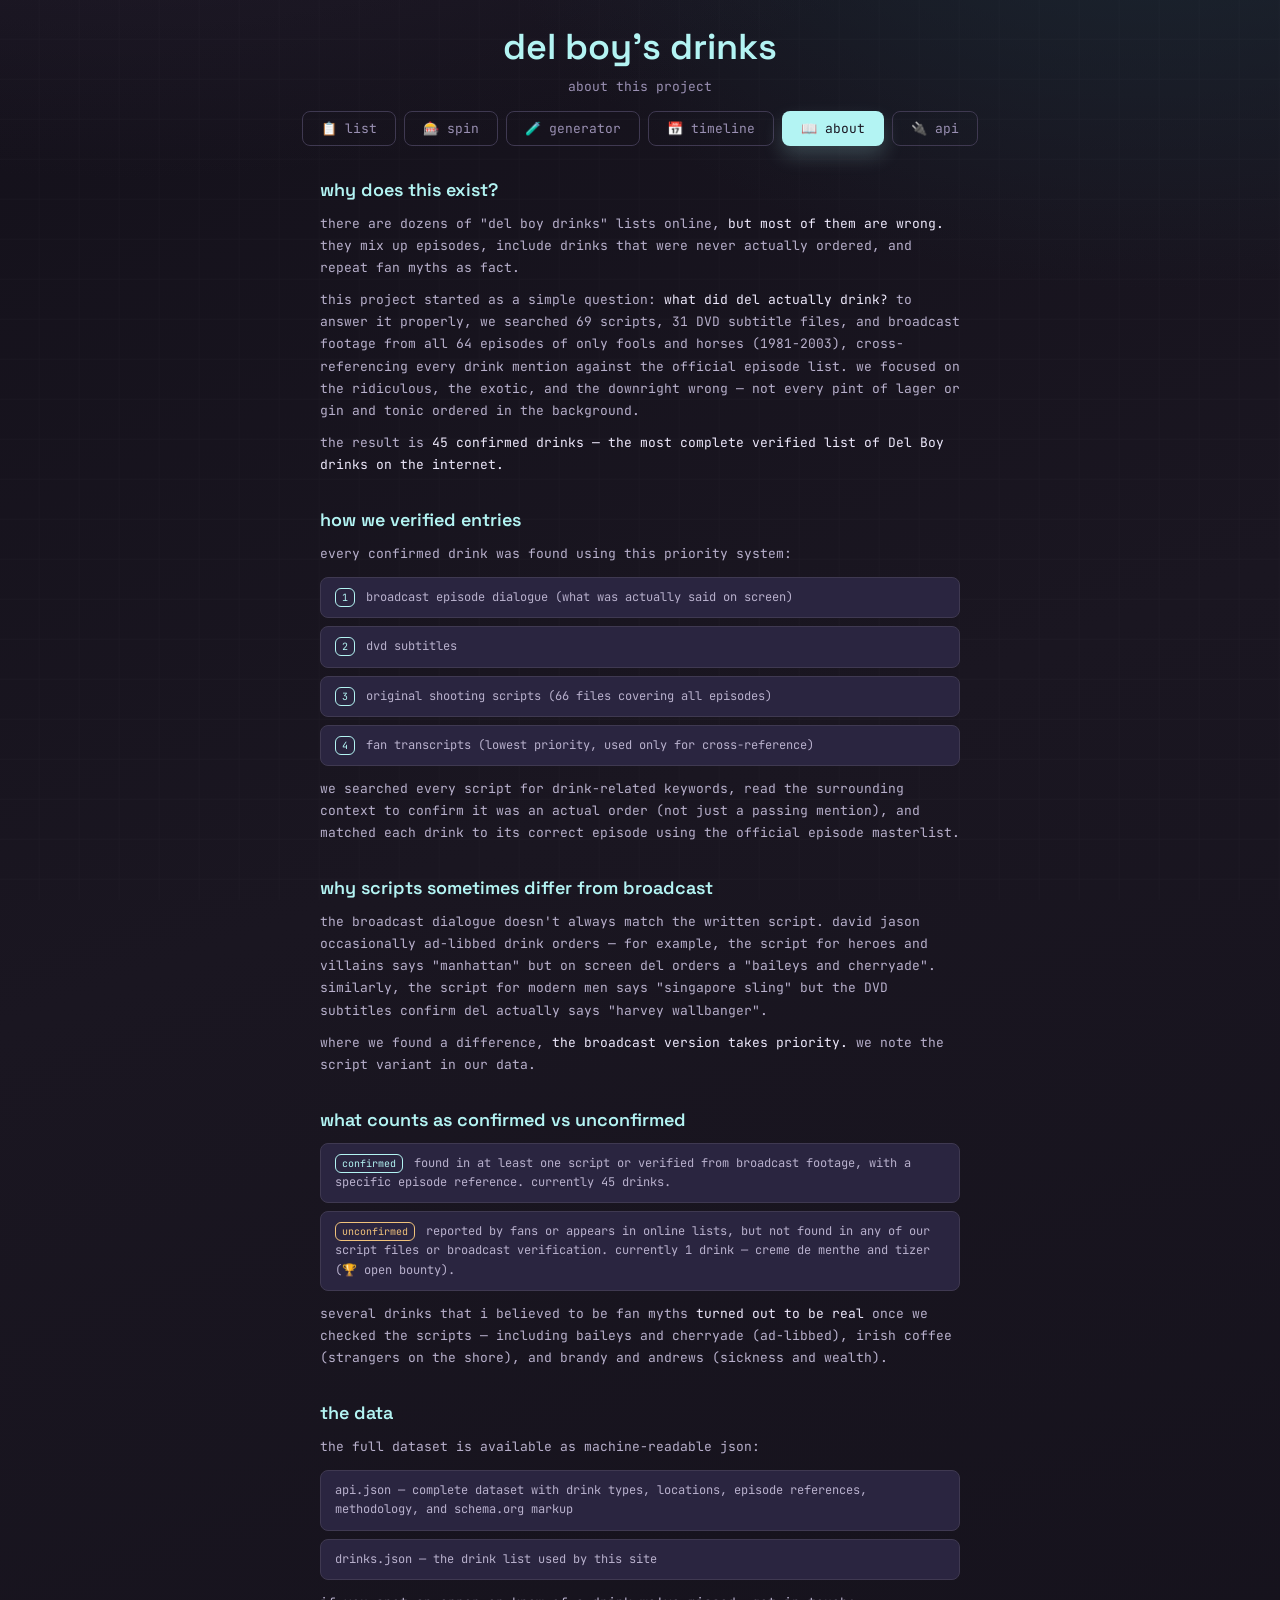
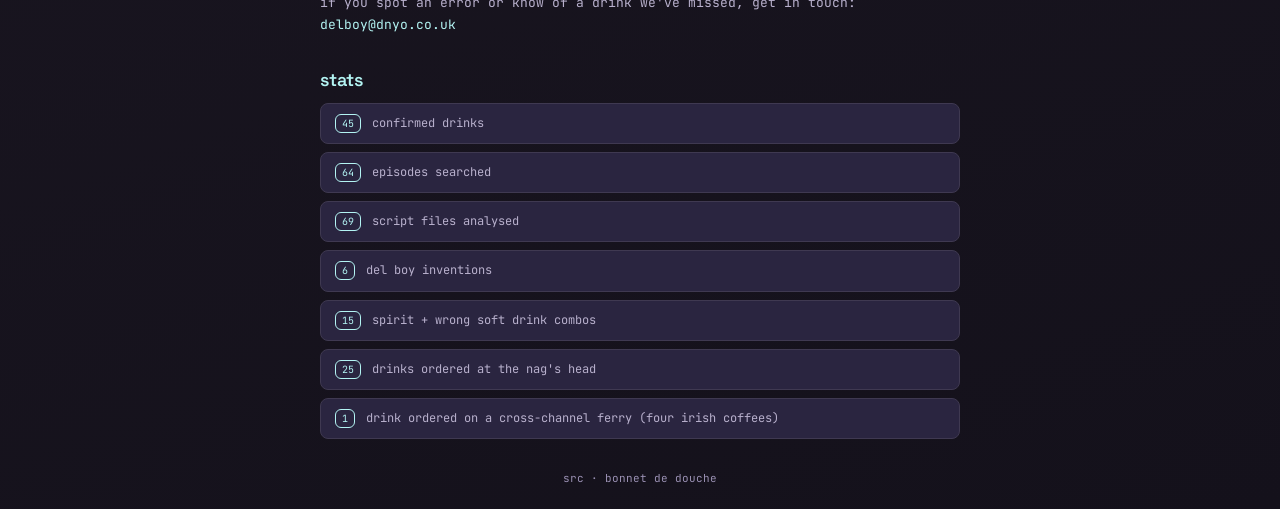
==== commit 7c12049e: "Tighten delboy metadata and sitemap" ====
--- a/about.html
+++ b/about.html
@@ -4,13 +4,17 @@
   <meta charset="UTF-8">
   <meta name="viewport" content="width=device-width, initial-scale=1.0">
   <meta name="description" content="The definitive list of every ridiculous drink Del Boy ordered in Only Fools and Horses. 45 confirmed drinks verified against scripts and DVD subtitles.">
-  <meta property="og:title" content="Del Boy's Drinks - Every Cocktail from Only Fools and Horses">
-  <meta property="og:description" content="45 confirmed drinks verified against 69 scripts and 31 DVD subtitle files. Caribbean Stallion, Tia Maria and Lucozade, and more.">
-  <meta property="og:url" content="https://dnyo.co.uk/delboy/">
+  <meta property="og:title" content="Del Boy's Drinks - About the Project">
+  <meta property="og:description" content="How the Del Boy drinks list was verified across scripts, DVD subtitles, and broadcast footage from Only Fools and Horses.">
+  <meta property="og:url" content="https://dnyo.co.uk/delboy/about.html">
   <meta property="og:type" content="website">
+  <meta property="og:site_name" content="Del Boy's Drinks">
+  <meta name="twitter:card" content="summary">
+  <meta name="twitter:title" content="Del Boy's Drinks - About the Project">
+  <meta name="twitter:description" content="How the Del Boy drinks list was verified across scripts, DVD subtitles, and broadcast footage from Only Fools and Horses.">
   <meta name="theme-color" content="#1a1621">
   <link rel="canonical" href="https://dnyo.co.uk/delboy/about.html">
-  <title>del boy's drinks - about</title>
+  <title>Del Boy's Drinks - About the Verification Project</title>
   <link rel="icon" href="data:image/svg+xml;utf8,<svg xmlns='http://www.w3.org/2000/svg' width='256' height='256' viewBox='0 0 256 256'><rect width='256' height='256' fill='%231a1621'/><text x='128' y='155' text-anchor='middle' font-family='JetBrains%20Mono,monospace' font-size='96' font-weight='600' fill='%23b3f4f3'>🍸</text></svg>">
   <link rel="preconnect" href="https://fonts.googleapis.com">
   <link rel="preconnect" href="https://fonts.gstatic.com" crossorigin>
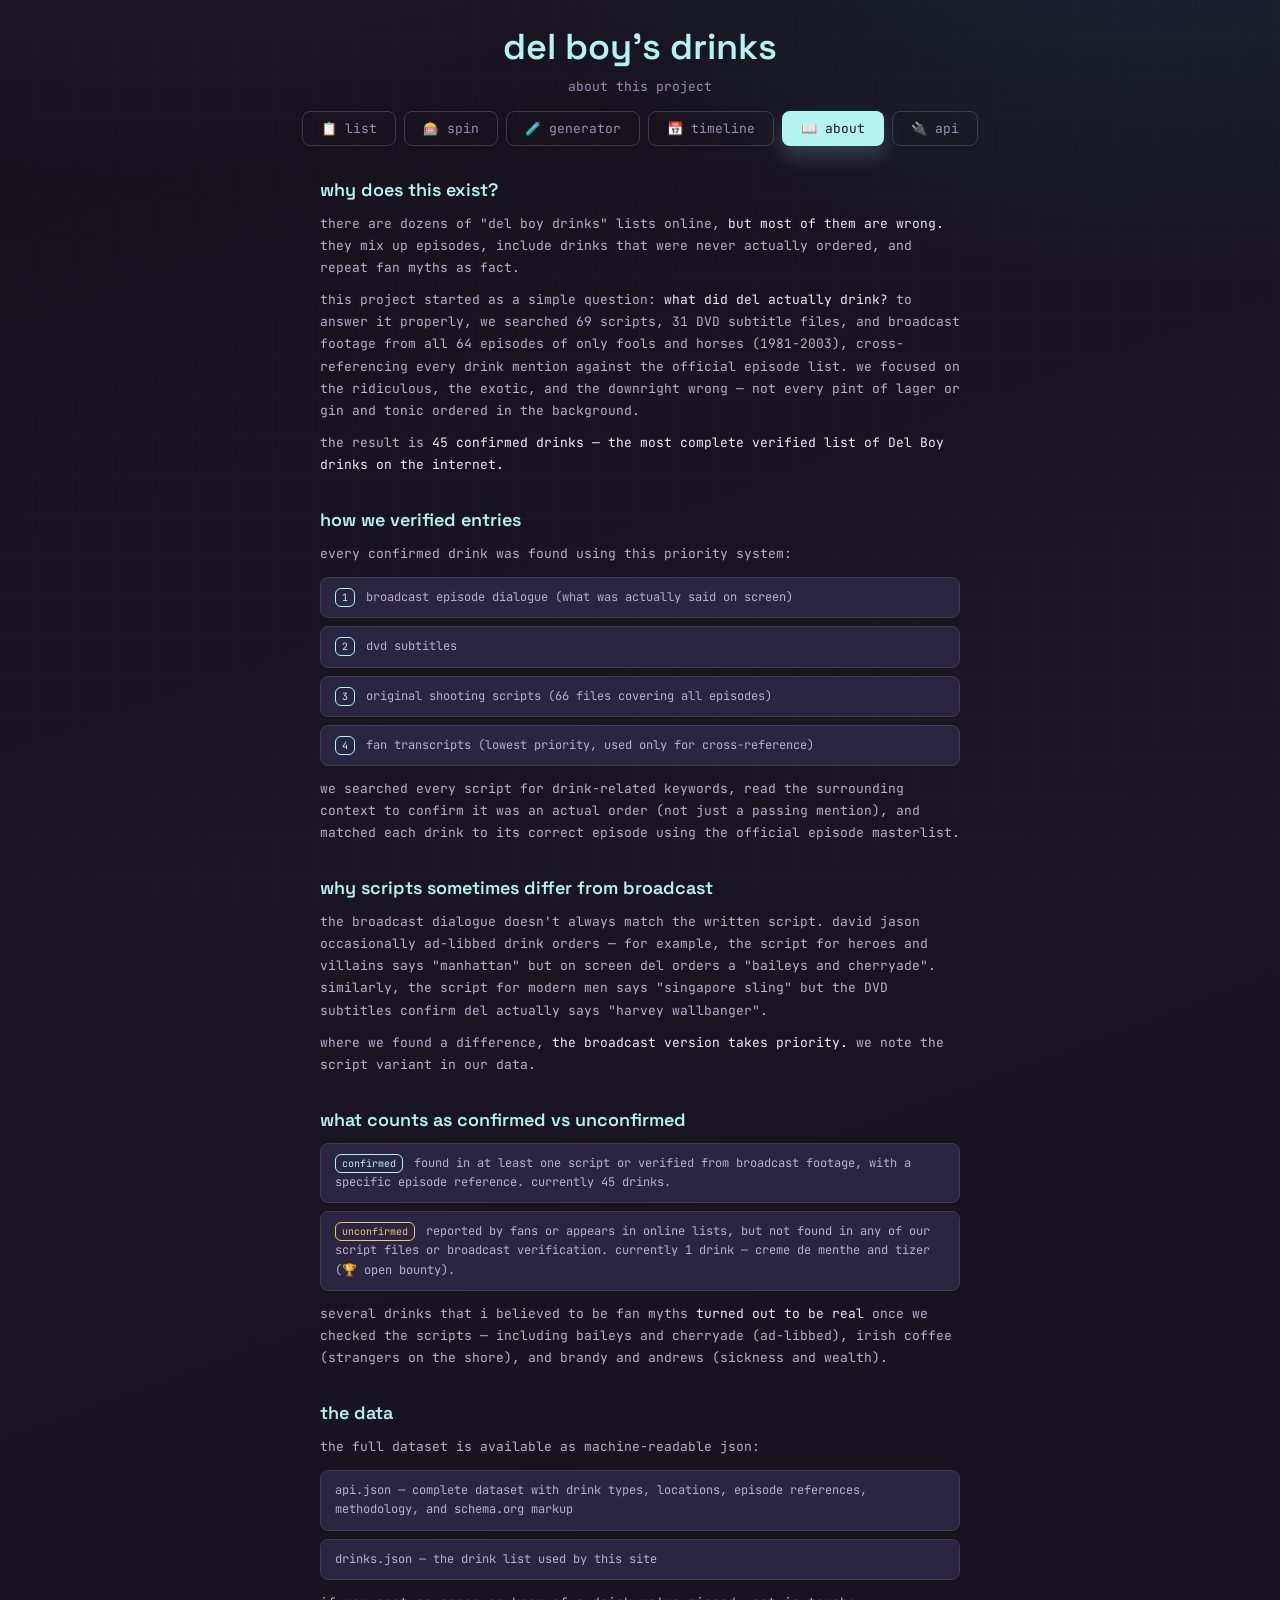
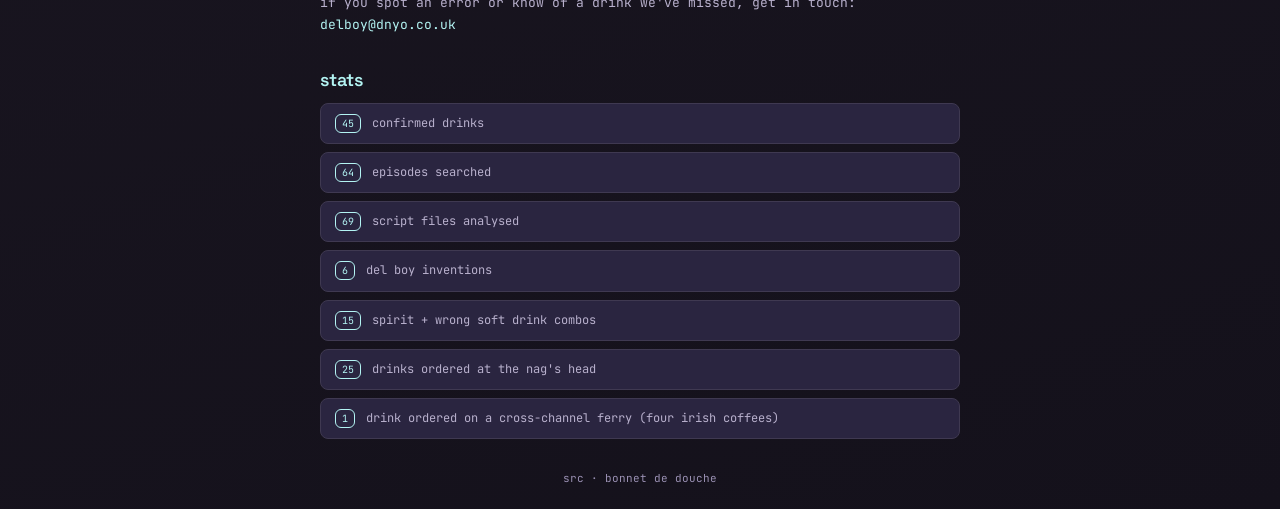
==== commit 8f6ed279: "Refine delboy search titles and snippets" ====
--- a/about.html
+++ b/about.html
@@ -3,18 +3,18 @@
 <head>
   <meta charset="UTF-8">
   <meta name="viewport" content="width=device-width, initial-scale=1.0">
-  <meta name="description" content="The definitive list of every ridiculous drink Del Boy ordered in Only Fools and Horses. 45 confirmed drinks verified against scripts and DVD subtitles.">
-  <meta property="og:title" content="Del Boy's Drinks - About the Project">
-  <meta property="og:description" content="How the Del Boy drinks list was verified across scripts, DVD subtitles, and broadcast footage from Only Fools and Horses.">
+  <meta name="description" content="How the Del Boy drinks list was verified across scripts, DVD subtitles, and broadcast footage to separate real Only Fools and Horses orders from fan myths.">
+  <meta property="og:title" content="How We Verified Del Boy's Drinks from Only Fools and Horses">
+  <meta property="og:description" content="How the Del Boy drinks list was verified across scripts, DVD subtitles, and broadcast footage to separate real Only Fools and Horses orders from fan myths.">
   <meta property="og:url" content="https://dnyo.co.uk/delboy/about.html">
   <meta property="og:type" content="website">
   <meta property="og:site_name" content="Del Boy's Drinks">
   <meta name="twitter:card" content="summary">
-  <meta name="twitter:title" content="Del Boy's Drinks - About the Project">
-  <meta name="twitter:description" content="How the Del Boy drinks list was verified across scripts, DVD subtitles, and broadcast footage from Only Fools and Horses.">
+  <meta name="twitter:title" content="How We Verified Del Boy's Drinks from Only Fools and Horses">
+  <meta name="twitter:description" content="How the Del Boy drinks list was verified across scripts, DVD subtitles, and broadcast footage to separate real Only Fools and Horses orders from fan myths.">
   <meta name="theme-color" content="#1a1621">
   <link rel="canonical" href="https://dnyo.co.uk/delboy/about.html">
-  <title>Del Boy's Drinks - About the Verification Project</title>
+  <title>How We Verified Del Boy's Drinks from Only Fools and Horses</title>
   <link rel="icon" href="data:image/svg+xml;utf8,<svg xmlns='http://www.w3.org/2000/svg' width='256' height='256' viewBox='0 0 256 256'><rect width='256' height='256' fill='%231a1621'/><text x='128' y='155' text-anchor='middle' font-family='JetBrains%20Mono,monospace' font-size='96' font-weight='600' fill='%23b3f4f3'>🍸</text></svg>">
   <link rel="preconnect" href="https://fonts.googleapis.com">
   <link rel="preconnect" href="https://fonts.gstatic.com" crossorigin>
